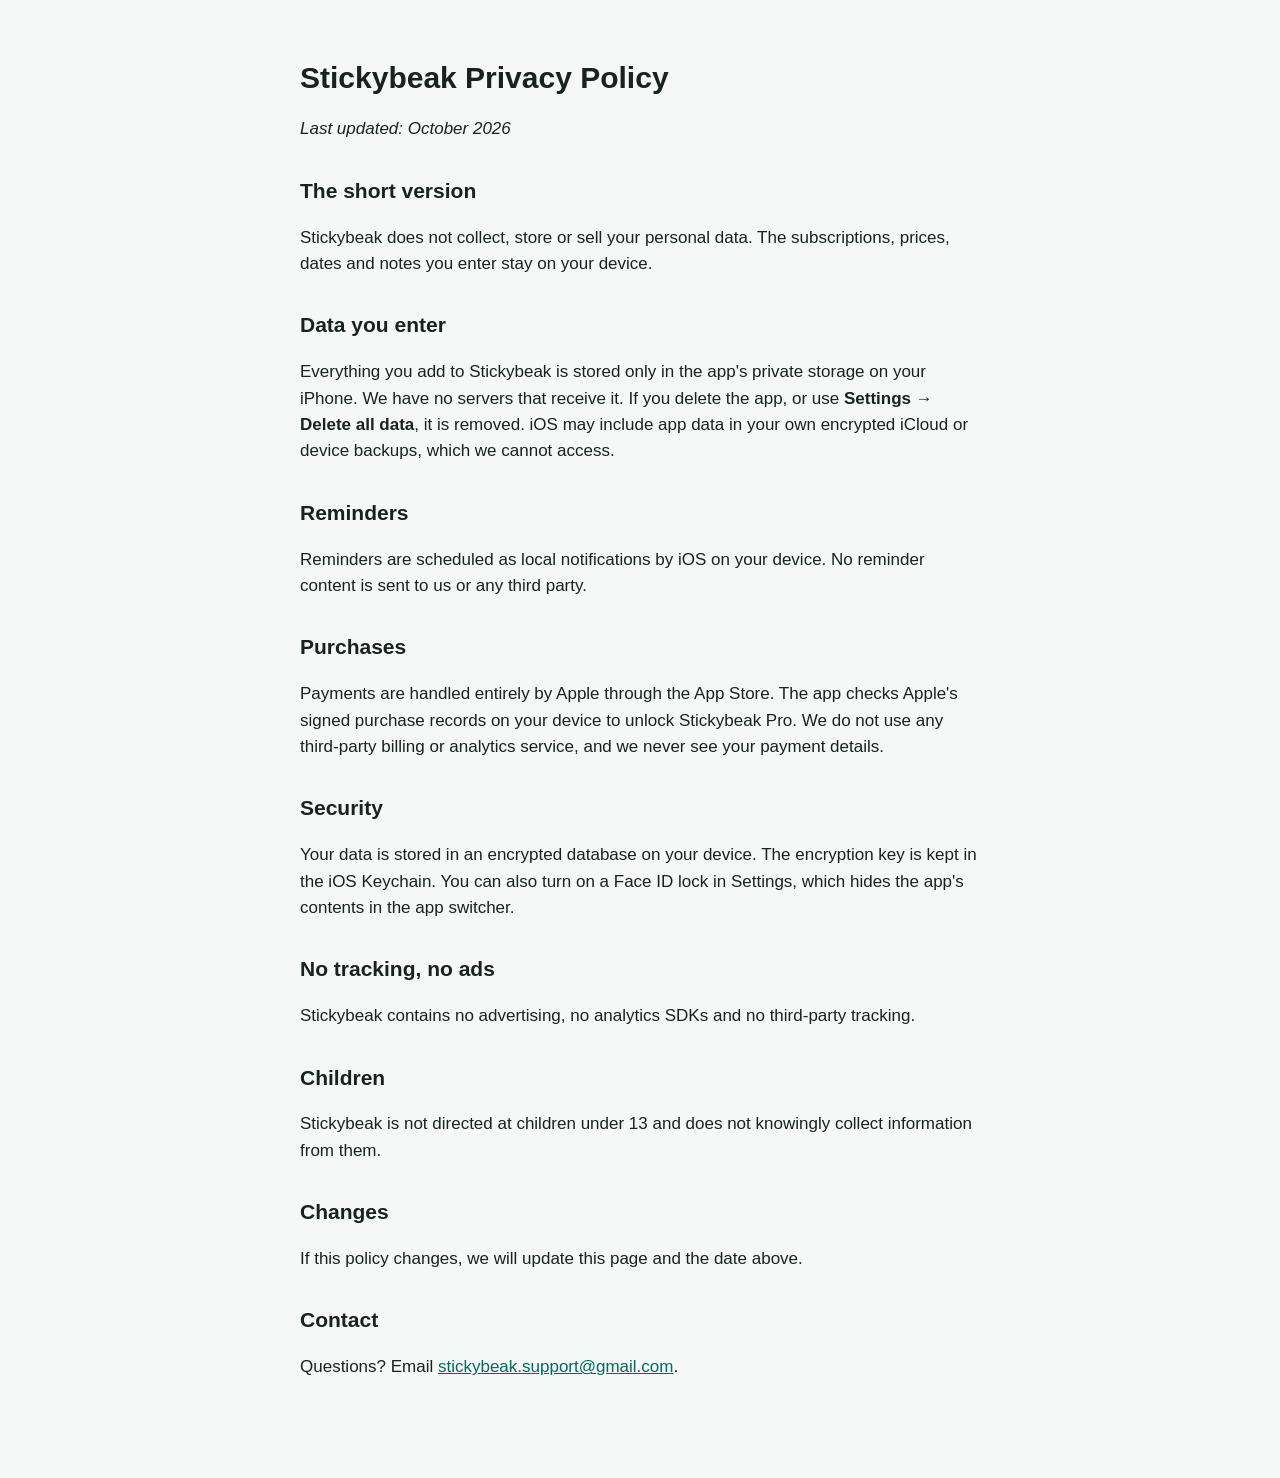
==== stickybeak/privacy.html @ a680185d "Add Stickybeak and Erudite privacy/support pages" ====
<!doctype html>
<html lang="en">
<head>
<meta charset="utf-8">
<meta name="viewport" content="width=device-width, initial-scale=1">
<title>Stickybeak Privacy Policy</title>
<link rel="stylesheet" href="../style.css">
</head>
<body>
<main>
<h1>Stickybeak Privacy Policy</h1>
<p><em>Last updated: October 2026</em></p>

<h2>The short version</h2>
<p>Stickybeak does not collect, store or sell your personal data. The subscriptions, prices, dates and notes you enter stay on your device.</p>

<h2>Data you enter</h2>
<p>Everything you add to Stickybeak is stored only in the app's private storage on your iPhone. We have no servers that receive it. If you delete the app, or use <strong>Settings &rarr; Delete all data</strong>, it is removed. iOS may include app data in your own encrypted iCloud or device backups, which we cannot access.</p>

<h2>Reminders</h2>
<p>Reminders are scheduled as local notifications by iOS on your device. No reminder content is sent to us or any third party.</p>

<h2>Purchases</h2>
<p>Payments are handled entirely by Apple through the App Store. The app checks Apple's signed purchase records on your device to unlock Stickybeak Pro. We do not use any third-party billing or analytics service, and we never see your payment details.</p>

<h2>Security</h2>
<p>Your data is stored in an encrypted database on your device. The encryption key is kept in the iOS Keychain. You can also turn on a Face ID lock in Settings, which hides the app's contents in the app switcher.</p>

<h2>No tracking, no ads</h2>
<p>Stickybeak contains no advertising, no analytics SDKs and no third-party tracking.</p>

<h2>Children</h2>
<p>Stickybeak is not directed at children under 13 and does not knowingly collect information from them.</p>

<h2>Changes</h2>
<p>If this policy changes, we will update this page and the date above.</p>

<h2>Contact</h2>
<p>Questions? Email <a href="mailto:stickybeak.support@gmail.com">stickybeak.support@gmail.com</a>.</p>
</main>
</body>
</html>
---- style.css ----
body { margin: 0; font: 17px/1.55 -apple-system, BlinkMacSystemFont, "Segoe UI", Roboto, sans-serif; color: #182321; background: #F5F8F7; }
main { max-width: 680px; margin: 0 auto; padding: 40px 20px 80px; }
h1 { font-size: 30px; line-height: 1.2; }
h2 { font-size: 21px; margin-top: 32px; }
h3 { font-size: 17px; margin-top: 24px; }
a { color: #006B5E; }
@media (prefers-color-scheme: dark) {
  body { color: #EEF5F3; background: #101815; }
  a { color: #65DCCB; }
}
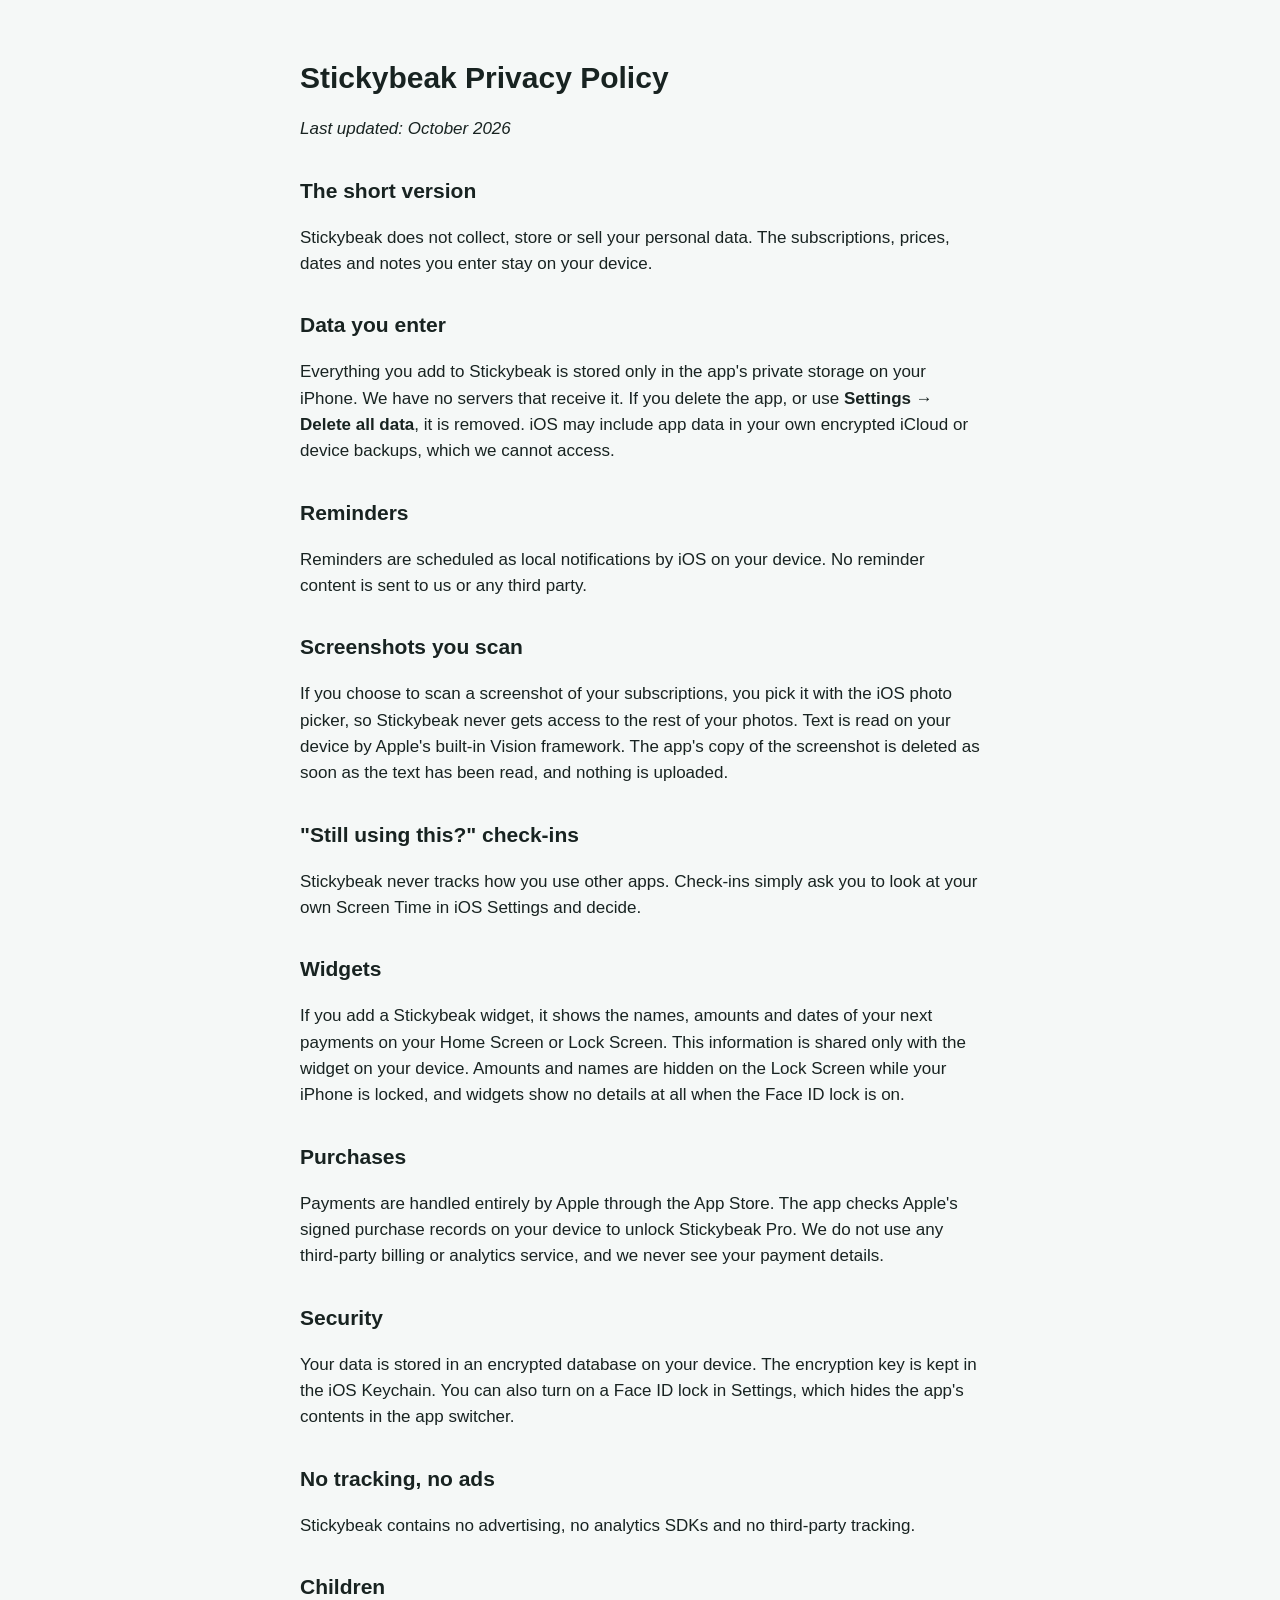
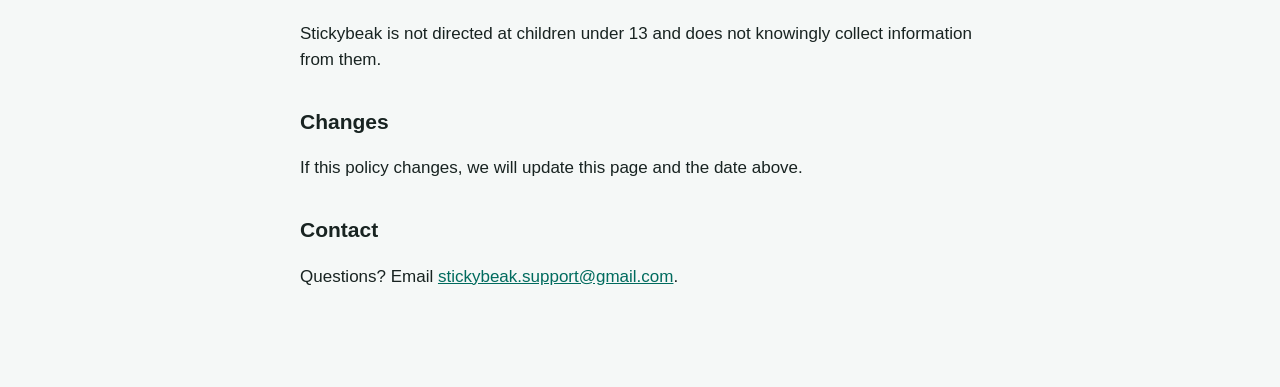
==== commit 9836a4ce: "Stickybeak privacy: screenshots, check-ins, widgets" ====
--- a/stickybeak/privacy.html
+++ b/stickybeak/privacy.html
@@ -20,6 +20,15 @@
 <h2>Reminders</h2>
 <p>Reminders are scheduled as local notifications by iOS on your device. No reminder content is sent to us or any third party.</p>
 
+<h2>Screenshots you scan</h2>
+<p>If you choose to scan a screenshot of your subscriptions, you pick it with the iOS photo picker, so Stickybeak never gets access to the rest of your photos. Text is read on your device by Apple's built-in Vision framework. The app's copy of the screenshot is deleted as soon as the text has been read, and nothing is uploaded.</p>
+
+<h2>"Still using this?" check-ins</h2>
+<p>Stickybeak never tracks how you use other apps. Check-ins simply ask you to look at your own Screen Time in iOS Settings and decide.</p>
+
+<h2>Widgets</h2>
+<p>If you add a Stickybeak widget, it shows the names, amounts and dates of your next payments on your Home Screen or Lock Screen. This information is shared only with the widget on your device. Amounts and names are hidden on the Lock Screen while your iPhone is locked, and widgets show no details at all when the Face ID lock is on.</p>
+
 <h2>Purchases</h2>
 <p>Payments are handled entirely by Apple through the App Store. The app checks Apple's signed purchase records on your device to unlock Stickybeak Pro. We do not use any third-party billing or analytics service, and we never see your payment details.</p>
 
